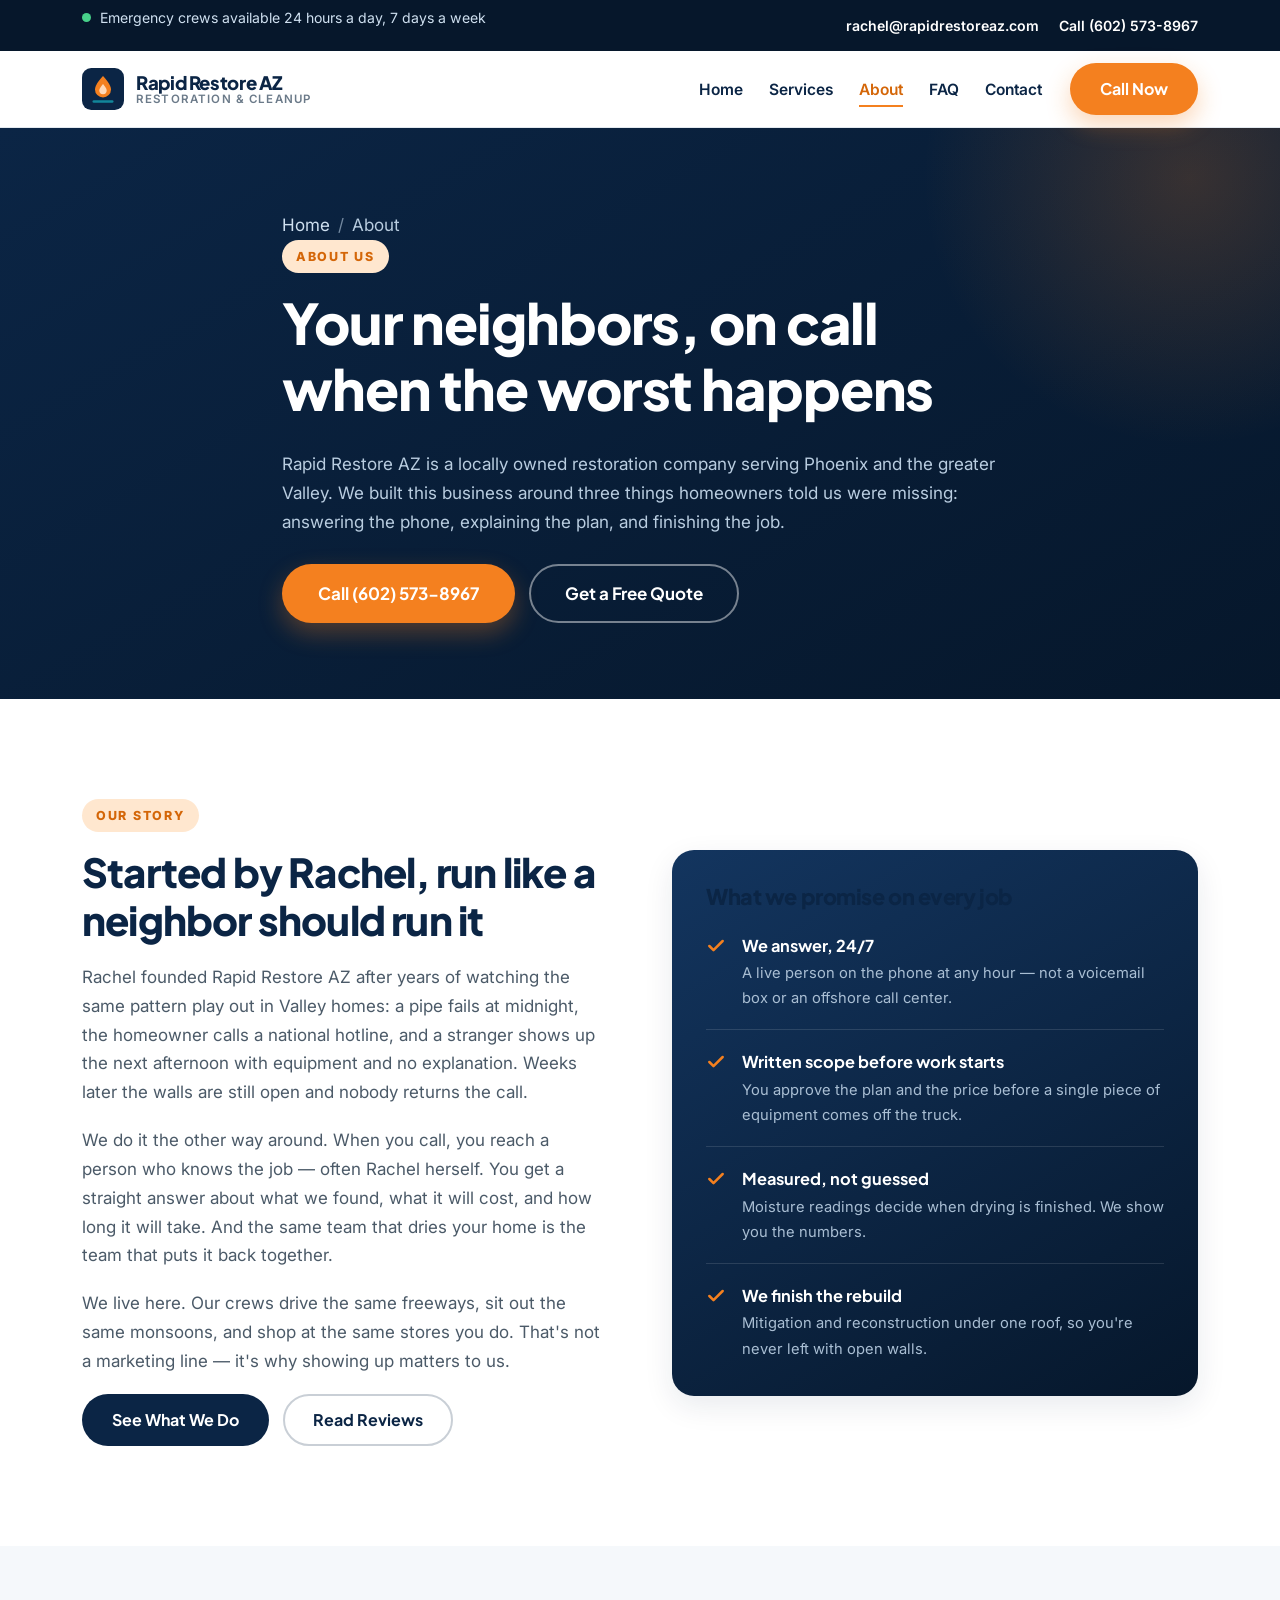
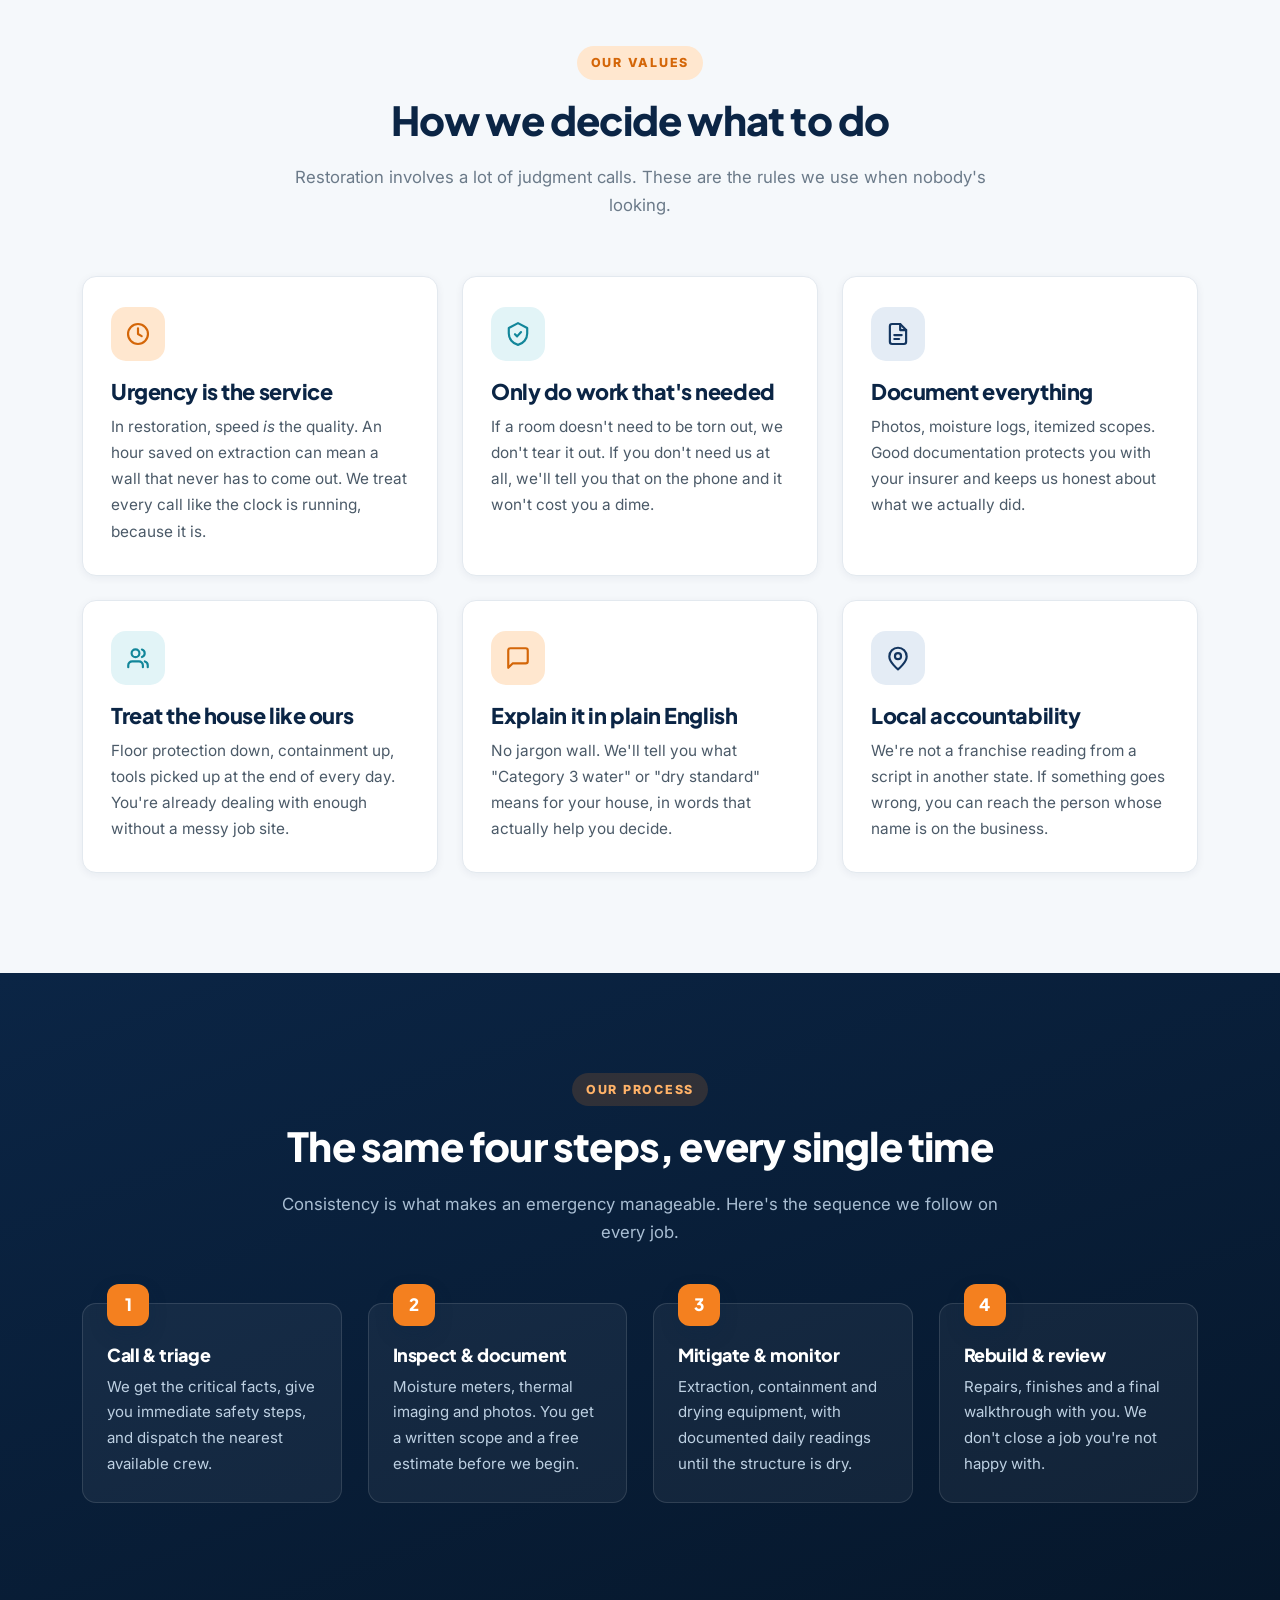
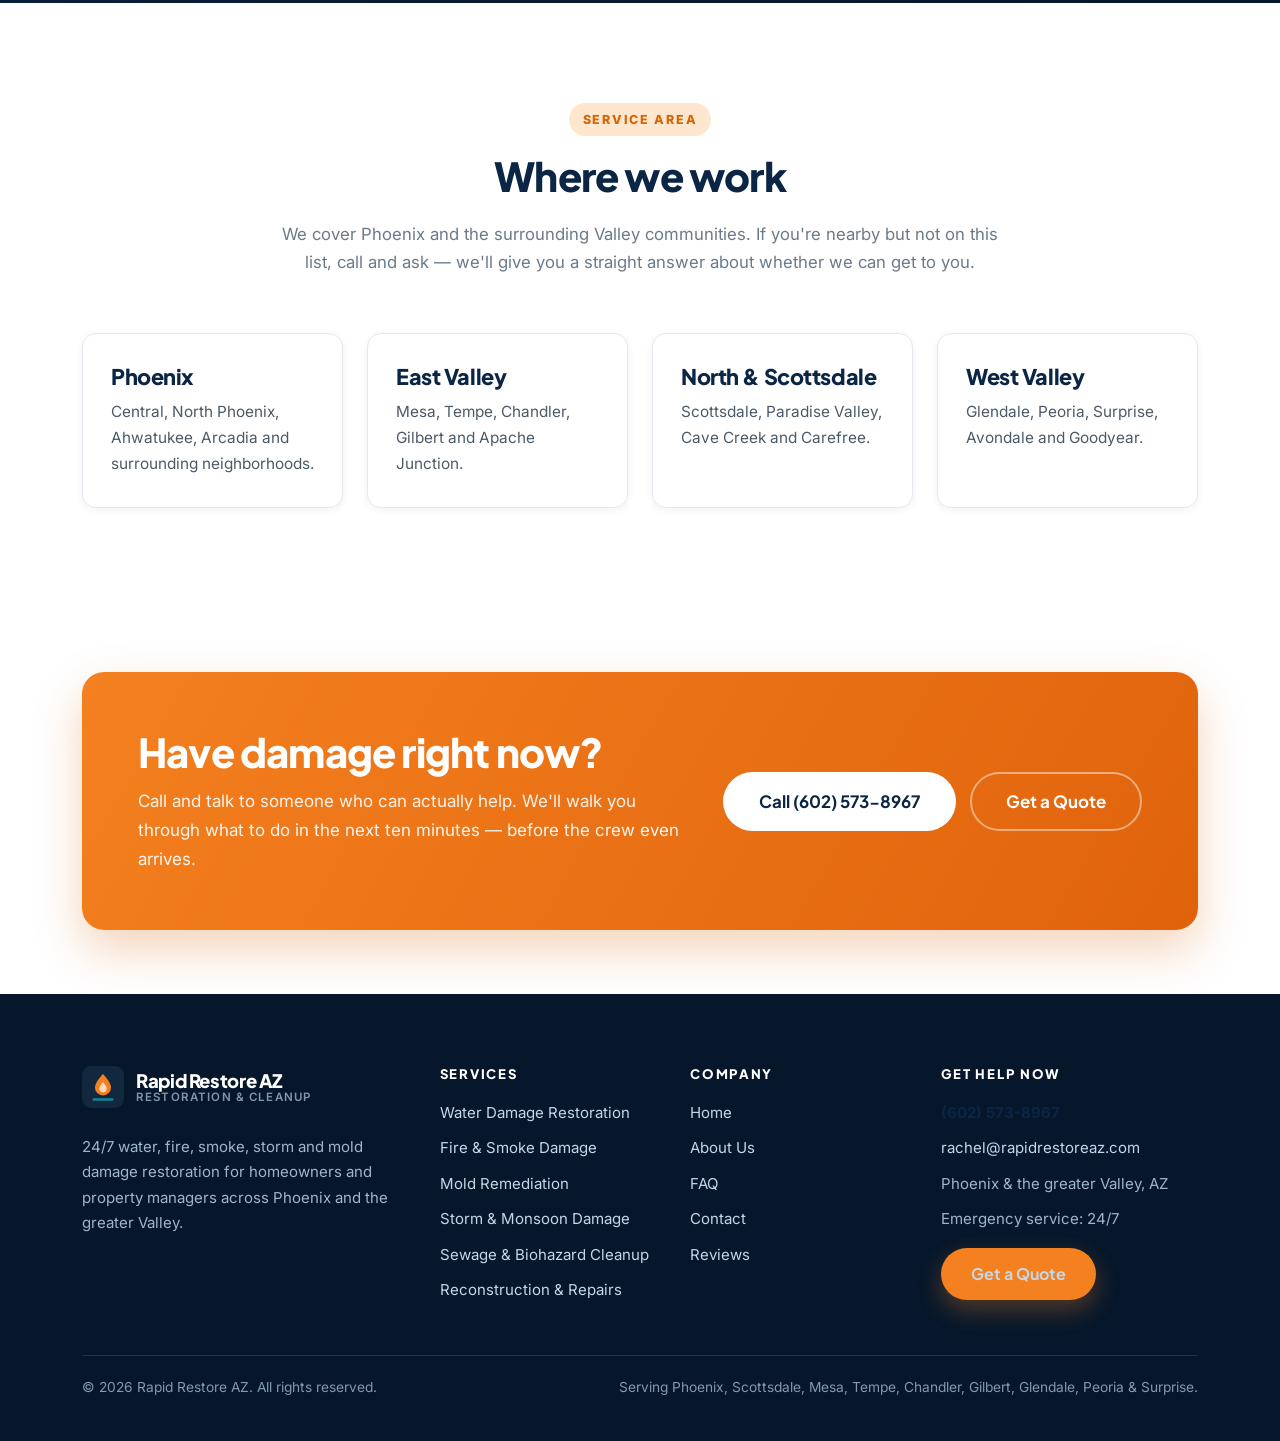
==== about.html @ 73de1595 "feat: initial website build" ====
<!DOCTYPE html>
<html lang="en">
<head>
<meta charset="utf-8">
<meta name="viewport" content="width=device-width, initial-scale=1">
<title>About Rapid Restore AZ | Local Restoration Team in Phoenix, Arizona</title>
<meta name="description" content="Rapid Restore AZ is a locally owned restoration company led by Rachel, serving Phoenix and the greater Valley with 24/7 emergency water, fire and mold damage response. Call (602) 573-8967.">
<meta name="author" content="Rapid Restore AZ">
<meta name="robots" content="index, follow">
<meta name="theme-color" content="#0b2545">
<link rel="canonical" href="./about.html">
<meta property="og:type" content="website">
<meta property="og:site_name" content="Rapid Restore AZ">
<meta property="og:title" content="About Rapid Restore AZ">
<meta property="og:description" content="A locally owned Phoenix restoration team built on fast response, clear pricing and thorough documentation.">
<meta property="og:url" content="./about.html">
<meta name="twitter:card" content="summary_large_image">
<link rel="icon" href="assets/img/favicon.svg" type="image/svg+xml">
<link rel="apple-touch-icon" href="assets/img/favicon.svg">
<link rel="preconnect" href="https://fonts.googleapis.com">
<link rel="preconnect" href="https://fonts.gstatic.com" crossorigin>
<link href="https://fonts.googleapis.com/css2?family=Inter:wght@400;500;600;700&family=Plus+Jakarta+Sans:wght@700;800&display=swap" rel="stylesheet">
<link rel="stylesheet" href="assets/css/styles.css">
</head>
<body>
<a class="skip-link" href="#main">Skip to main content</a>

<div class="topbar">
  <div class="container topbar__inner">
    <p class="topbar__msg"><span class="pulse-dot" aria-hidden="true"></span> Emergency crews available 24 hours a day, 7 days a week</p>
    <div class="topbar__links">
      <a class="hide-sm" href="mailto:rachel@rapidrestoreaz.com">rachel@rapidrestoreaz.com</a>
      <a href="tel:+16025738967">Call (602) 573-8967</a>
    </div>
  </div>
</div>

<header class="header">
  <div class="container header__inner">
    <a class="brand" href="index.html" aria-label="Rapid Restore AZ — home">
      <svg class="brand__mark" viewBox="0 0 64 64" aria-hidden="true" focusable="false">
        <rect width="64" height="64" rx="14" fill="#0b2545"/>
        <path d="M32 12c7.8 8.6 12.2 15.1 12.2 20.6A12.2 12.2 0 0 1 32 44.8a12.2 12.2 0 0 1-12.2-12.2C19.8 27.1 24.2 20.6 32 12z" fill="#f4801f"/>
        <path d="M32 24.5c3.6 4.2 5.6 7.3 5.6 9.8a5.6 5.6 0 1 1-11.2 0c0-2.5 2-5.6 5.6-9.8z" fill="#ffd9b8"/>
        <rect x="16" y="49" width="32" height="4" rx="2" fill="#12869a"/>
      </svg>
      <span class="brand__text">
        <span class="brand__name">Rapid Restore AZ</span>
        <span class="brand__tag">Restoration &amp; Cleanup</span>
      </span>
    </a>
    <button class="nav-toggle" type="button" aria-label="Toggle navigation menu" aria-controls="site-nav" aria-expanded="false"><span></span></button>
    <nav class="nav" id="site-nav" aria-label="Main navigation">
      <ul class="nav__list">
        <li><a class="nav__link" href="index.html">Home</a></li>
        <li><a class="nav__link" href="services.html">Services</a></li>
        <li><a class="nav__link" href="about.html" aria-current="page">About</a></li>
        <li><a class="nav__link" href="faq.html">FAQ</a></li>
        <li><a class="nav__link" href="contact.html">Contact</a></li>
      </ul>
      <span class="nav__cta"><a class="btn btn--primary" href="tel:+16025738967">Call Now</a></span>
    </nav>
  </div>
</header>

<main id="main">

  <section class="page-hero">
    <div class="container page-hero__inner">
      <p class="breadcrumb"><a href="index.html">Home</a><span>/</span>About</p>
      <span class="eyebrow">About Us</span>
      <h1>Your neighbors, on call when the worst happens</h1>
      <p>Rapid Restore AZ is a locally owned restoration company serving Phoenix and the greater Valley. We built this business around three things homeowners told us were missing: answering the phone, explaining the plan, and finishing the job.</p>
      <div class="btn-row">
        <a class="btn btn--primary btn--lg" href="tel:+16025738967">Call (602) 573-8967</a>
        <a class="btn btn--outline-light btn--lg" href="contact.html">Get a Free Quote</a>
      </div>
    </div>
  </section>

  <section class="section">
    <div class="container split">
      <div class="reveal">
        <span class="eyebrow">Our Story</span>
        <h2>Started by Rachel, run like a neighbor should run it</h2>
        <p>
          Rachel founded Rapid Restore AZ after years of watching the same pattern play out in Valley
          homes: a pipe fails at midnight, the homeowner calls a national hotline, and a stranger shows
          up the next afternoon with equipment and no explanation. Weeks later the walls are still open
          and nobody returns the call.
        </p>
        <p>
          We do it the other way around. When you call, you reach a person who knows the job — often
          Rachel herself. You get a straight answer about what we found, what it will cost, and how long
          it will take. And the same team that dries your home is the team that puts it back together.
        </p>
        <p>
          We live here. Our crews drive the same freeways, sit out the same monsoons, and shop at the
          same stores you do. That's not a marketing line — it's why showing up matters to us.
        </p>
        <div class="btn-row" style="margin-top:8px">
          <a class="btn btn--dark" href="services.html">See What We Do</a>
          <a class="btn btn--ghost" href="index.html#reviews">Read Reviews</a>
        </div>
      </div>

      <div class="split__media reveal">
        <h3 style="margin-bottom:22px">What we promise on every job</h3>
        <ul class="stat-list">
          <li>
            <svg class="tick" width="20" height="20" viewBox="0 0 24 24" fill="none" stroke="currentColor" stroke-width="3" stroke-linecap="round" stroke-linejoin="round" aria-hidden="true"><polyline points="20 6 9 17 4 12"/></svg>
            <span><strong>We answer, 24/7</strong>A live person on the phone at any hour — not a voicemail box or an offshore call center.</span>
          </li>
          <li>
            <svg class="tick" width="20" height="20" viewBox="0 0 24 24" fill="none" stroke="currentColor" stroke-width="3" stroke-linecap="round" stroke-linejoin="round" aria-hidden="true"><polyline points="20 6 9 17 4 12"/></svg>
            <span><strong>Written scope before work starts</strong>You approve the plan and the price before a single piece of equipment comes off the truck.</span>
          </li>
          <li>
            <svg class="tick" width="20" height="20" viewBox="0 0 24 24" fill="none" stroke="currentColor" stroke-width="3" stroke-linecap="round" stroke-linejoin="round" aria-hidden="true"><polyline points="20 6 9 17 4 12"/></svg>
            <span><strong>Measured, not guessed</strong>Moisture readings decide when drying is finished. We show you the numbers.</span>
          </li>
          <li>
            <svg class="tick" width="20" height="20" viewBox="0 0 24 24" fill="none" stroke="currentColor" stroke-width="3" stroke-linecap="round" stroke-linejoin="round" aria-hidden="true"><polyline points="20 6 9 17 4 12"/></svg>
            <span><strong>We finish the rebuild</strong>Mitigation and reconstruction under one roof, so you're never left with open walls.</span>
          </li>
        </ul>
      </div>
    </div>
  </section>

  <section class="section section--alt">
    <div class="container">
      <div class="section-head reveal">
        <span class="eyebrow">Our Values</span>
        <h2>How we decide what to do</h2>
        <p>Restoration involves a lot of judgment calls. These are the rules we use when nobody's looking.</p>
      </div>
      <div class="grid grid--3">
        <article class="card reveal">
          <div class="card__icon" aria-hidden="true">
            <svg width="26" height="26" viewBox="0 0 24 24" fill="none" stroke="currentColor" stroke-width="2" stroke-linecap="round" stroke-linejoin="round"><circle cx="12" cy="12" r="9.2"/><path d="M12 6.8V12l3.4 2"/></svg>
          </div>
          <h3>Urgency is the service</h3>
          <p>In restoration, speed <em>is</em> the quality. An hour saved on extraction can mean a wall that never has to come out. We treat every call like the clock is running, because it is.</p>
        </article>
        <article class="card reveal">
          <div class="card__icon card__icon--teal" aria-hidden="true">
            <svg width="26" height="26" viewBox="0 0 24 24" fill="none" stroke="currentColor" stroke-width="2" stroke-linecap="round" stroke-linejoin="round"><path d="M12 2l8.5 4.5v5c0 5-3.6 9.3-8.5 10.5C7.1 20.8 3.5 16.5 3.5 11.5v-5z"/><path d="M9.2 12.2l2 2 3.6-4"/></svg>
          </div>
          <h3>Only do work that's needed</h3>
          <p>If a room doesn't need to be torn out, we don't tear it out. If you don't need us at all, we'll tell you that on the phone and it won't cost you a dime.</p>
        </article>
        <article class="card reveal">
          <div class="card__icon card__icon--navy" aria-hidden="true">
            <svg width="26" height="26" viewBox="0 0 24 24" fill="none" stroke="currentColor" stroke-width="2" stroke-linecap="round" stroke-linejoin="round"><path d="M14 2.8H6.5a2 2 0 0 0-2 2v14.4a2 2 0 0 0 2 2h11a2 2 0 0 0 2-2V8.4z"/><path d="M14 2.8V8.4h5.5M8.6 13h6.8M8.6 16.6h4.4"/></svg>
          </div>
          <h3>Document everything</h3>
          <p>Photos, moisture logs, itemized scopes. Good documentation protects you with your insurer and keeps us honest about what we actually did.</p>
        </article>
        <article class="card reveal">
          <div class="card__icon card__icon--teal" aria-hidden="true">
            <svg width="26" height="26" viewBox="0 0 24 24" fill="none" stroke="currentColor" stroke-width="2" stroke-linecap="round" stroke-linejoin="round"><path d="M16.5 20.5v-1.8a3.6 3.6 0 0 0-3.6-3.6H6.6A3.6 3.6 0 0 0 3 18.7v1.8"/><circle cx="9.7" cy="7.6" r="3.6"/><path d="M21 20.5v-1.8a3.6 3.6 0 0 0-2.7-3.5M15.6 4.2a3.6 3.6 0 0 1 0 6.9"/></svg>
          </div>
          <h3>Treat the house like ours</h3>
          <p>Floor protection down, containment up, tools picked up at the end of every day. You're already dealing with enough without a messy job site.</p>
        </article>
        <article class="card reveal">
          <div class="card__icon" aria-hidden="true">
            <svg width="26" height="26" viewBox="0 0 24 24" fill="none" stroke="currentColor" stroke-width="2" stroke-linecap="round" stroke-linejoin="round"><path d="M21 15a2 2 0 0 1-2 2H7l-4 4V5a2 2 0 0 1 2-2h14a2 2 0 0 1 2 2z"/></svg>
          </div>
          <h3>Explain it in plain English</h3>
          <p>No jargon wall. We'll tell you what "Category 3 water" or "dry standard" means for your house, in words that actually help you decide.</p>
        </article>
        <article class="card reveal">
          <div class="card__icon card__icon--navy" aria-hidden="true">
            <svg width="26" height="26" viewBox="0 0 24 24" fill="none" stroke="currentColor" stroke-width="2" stroke-linecap="round" stroke-linejoin="round"><path d="M20 10.5c0 5.5-8 12-8 12s-8-6.5-8-12a8 8 0 0 1 16 0z"/><circle cx="12" cy="10.3" r="2.8"/></svg>
          </div>
          <h3>Local accountability</h3>
          <p>We're not a franchise reading from a script in another state. If something goes wrong, you can reach the person whose name is on the business.</p>
        </article>
      </div>
    </div>
  </section>

  <section class="section section--deep">
    <div class="container">
      <div class="section-head reveal">
        <span class="eyebrow">Our Process</span>
        <h2>The same four steps, every single time</h2>
        <p>Consistency is what makes an emergency manageable. Here's the sequence we follow on every job.</p>
      </div>
      <ol class="steps">
        <li class="reveal"><h3>Call &amp; triage</h3><p>We get the critical facts, give you immediate safety steps, and dispatch the nearest available crew.</p></li>
        <li class="reveal"><h3>Inspect &amp; document</h3><p>Moisture meters, thermal imaging and photos. You get a written scope and a free estimate before we begin.</p></li>
        <li class="reveal"><h3>Mitigate &amp; monitor</h3><p>Extraction, containment and drying equipment, with documented daily readings until the structure is dry.</p></li>
        <li class="reveal"><h3>Rebuild &amp; review</h3><p>Repairs, finishes and a final walkthrough with you. We don't close a job you're not happy with.</p></li>
      </ol>
    </div>
  </section>

  <section class="section">
    <div class="container">
      <div class="section-head reveal">
        <span class="eyebrow">Service Area</span>
        <h2>Where we work</h2>
        <p>We cover Phoenix and the surrounding Valley communities. If you're nearby but not on this list, call and ask — we'll give you a straight answer about whether we can get to you.</p>
      </div>
      <div class="grid grid--4">
        <div class="card reveal"><h3>Phoenix</h3><p>Central, North Phoenix, Ahwatukee, Arcadia and surrounding neighborhoods.</p></div>
        <div class="card reveal"><h3>East Valley</h3><p>Mesa, Tempe, Chandler, Gilbert and Apache Junction.</p></div>
        <div class="card reveal"><h3>North &amp; Scottsdale</h3><p>Scottsdale, Paradise Valley, Cave Creek and Carefree.</p></div>
        <div class="card reveal"><h3>West Valley</h3><p>Glendale, Peoria, Surprise, Avondale and Goodyear.</p></div>
      </div>
    </div>
  </section>

  <section class="section section--tight">
    <div class="container">
      <div class="cta-band reveal">
        <div>
          <h2>Have damage right now?</h2>
          <p>Call and talk to someone who can actually help. We'll walk you through what to do in the next ten minutes — before the crew even arrives.</p>
        </div>
        <div class="btn-row">
          <a class="btn btn--light btn--lg" href="tel:+16025738967">Call (602) 573-8967</a>
          <a class="btn btn--outline-light btn--lg" href="contact.html">Get a Quote</a>
        </div>
      </div>
    </div>
  </section>

</main>

<footer class="footer">
  <div class="container">
    <div class="footer__grid">
      <div>
        <a class="brand" href="index.html" aria-label="Rapid Restore AZ — home">
          <svg class="brand__mark" viewBox="0 0 64 64" aria-hidden="true" focusable="false">
            <rect width="64" height="64" rx="14" fill="#12283f"/>
            <path d="M32 12c7.8 8.6 12.2 15.1 12.2 20.6A12.2 12.2 0 0 1 32 44.8a12.2 12.2 0 0 1-12.2-12.2C19.8 27.1 24.2 20.6 32 12z" fill="#f4801f"/>
            <path d="M32 24.5c3.6 4.2 5.6 7.3 5.6 9.8a5.6 5.6 0 1 1-11.2 0c0-2.5 2-5.6 5.6-9.8z" fill="#ffd9b8"/>
            <rect x="16" y="49" width="32" height="4" rx="2" fill="#12869a"/>
          </svg>
          <span class="brand__text">
            <span class="brand__name">Rapid Restore AZ</span>
            <span class="brand__tag">Restoration &amp; Cleanup</span>
          </span>
        </a>
        <p class="footer__about">24/7 water, fire, smoke, storm and mold damage restoration for homeowners and property managers across Phoenix and the greater Valley.</p>
      </div>
      <div>
        <h4>Services</h4>
        <ul>
          <li><a href="services.html#water">Water Damage Restoration</a></li>
          <li><a href="services.html#fire">Fire &amp; Smoke Damage</a></li>
          <li><a href="services.html#mold">Mold Remediation</a></li>
          <li><a href="services.html#storm">Storm &amp; Monsoon Damage</a></li>
          <li><a href="services.html#sewage">Sewage &amp; Biohazard Cleanup</a></li>
          <li><a href="services.html#rebuild">Reconstruction &amp; Repairs</a></li>
        </ul>
      </div>
      <div>
        <h4>Company</h4>
        <ul>
          <li><a href="index.html">Home</a></li>
          <li><a href="about.html">About Us</a></li>
          <li><a href="faq.html">FAQ</a></li>
          <li><a href="contact.html">Contact</a></li>
          <li><a href="index.html#reviews">Reviews</a></li>
        </ul>
      </div>
      <div>
        <h4>Get Help Now</h4>
        <ul>
          <li><a href="tel:+16025738967"><strong>(602) 573-8967</strong></a></li>
          <li><a href="mailto:rachel@rapidrestoreaz.com">rachel@rapidrestoreaz.com</a></li>
          <li>Phoenix &amp; the greater Valley, AZ</li>
          <li>Emergency service: 24/7</li>
        </ul>
        <div class="btn-row" style="margin-top:16px">
          <a class="btn btn--primary" href="contact.html">Get a Quote</a>
        </div>
      </div>
    </div>
    <div class="footer__bar">
      <p>&copy; <span data-year>2026</span> Rapid Restore AZ. All rights reserved.</p>
      <p>Serving Phoenix, Scottsdale, Mesa, Tempe, Chandler, Gilbert, Glendale, Peoria &amp; Surprise.</p>
    </div>
  </div>
</footer>

<div class="callbar">
  <a class="btn btn--primary" href="tel:+16025738967">Call Now</a>
  <a class="btn btn--light" href="contact.html">Get a Quote</a>
</div>

<script src="assets/js/main.js" defer></script>
</body>
</html>
---- assets/css/styles.css ----
/* =========================================================
   Rapid Restore AZ — Global Stylesheet
   ========================================================= */

:root {
  --navy-900: #06172b;
  --navy-800: #0b2545;
  --navy-700: #13355f;
  --navy-600: #1d4b7e;
  --accent: #f4801f;
  --accent-dark: #d46608;
  --accent-light: #ffe7cf;
  --teal: #12869a;
  --teal-light: #e2f4f7;
  --ink: #16202b;
  --body: #4b5a68;
  --muted: #6b7a89;
  --line: #e3e9ef;
  --surface: #ffffff;
  --surface-alt: #f5f8fb;
  --surface-deep: #eef3f8;
  --danger: #c0392b;
  --success: #1f8a5b;

  --radius-sm: 8px;
  --radius: 14px;
  --radius-lg: 22px;
  --shadow-sm: 0 2px 8px rgba(11, 37, 69, 0.06);
  --shadow: 0 10px 30px rgba(11, 37, 69, 0.09);
  --shadow-lg: 0 24px 60px rgba(11, 37, 69, 0.16);

  --container: 1160px;
  --header-h: 76px;

  --font-sans: "Inter", "Segoe UI", system-ui, -apple-system, "Helvetica Neue", Arial, sans-serif;
  --font-display: "Plus Jakarta Sans", "Inter", "Segoe UI", system-ui, sans-serif;
}

/* ---------- Reset ---------- */
*,
*::before,
*::after { box-sizing: border-box; }

html {
  scroll-behavior: smooth;
  scroll-padding-top: calc(var(--header-h) + 16px);
  -webkit-text-size-adjust: 100%;
}

body {
  margin: 0;
  font-family: var(--font-sans);
  font-size: 17px;
  line-height: 1.7;
  color: var(--body);
  background: var(--surface);
  -webkit-font-smoothing: antialiased;
  overflow-x: hidden;
}

img, svg { max-width: 100%; display: block; }

h1, h2, h3, h4 {
  font-family: var(--font-display);
  color: var(--navy-800);
  line-height: 1.18;
  margin: 0 0 0.5em;
  letter-spacing: -0.02em;
  font-weight: 800;
}

h1 { font-size: clamp(2.1rem, 5vw, 3.5rem); }
h2 { font-size: clamp(1.7rem, 3.6vw, 2.5rem); }
h3 { font-size: clamp(1.15rem, 2vw, 1.35rem); }
h4 { font-size: 1.05rem; }

p { margin: 0 0 1.1em; }
p:last-child { margin-bottom: 0; }

a { color: var(--navy-600); text-decoration: none; transition: color .18s ease; }
a:hover { color: var(--accent-dark); }

ul, ol { margin: 0 0 1.1em; padding-left: 1.2em; }
li { margin-bottom: .45em; }

strong { color: var(--navy-800); font-weight: 700; }

:focus-visible {
  outline: 3px solid var(--accent);
  outline-offset: 3px;
  border-radius: 4px;
}

/* ---------- Layout ---------- */
.container {
  width: 100%;
  max-width: var(--container);
  margin: 0 auto;
  padding: 0 22px;
}

.section { padding: clamp(56px, 8vw, 100px) 0; }
.section--tight { padding: clamp(40px, 5vw, 64px) 0; }
.section--alt { background: var(--surface-alt); }
.section--deep {
  background: linear-gradient(160deg, var(--navy-800) 0%, var(--navy-900) 100%);
  color: #c7d6e6;
}
.section--deep h2, .section--deep h3 { color: #fff; }

.section-head {
  max-width: 720px;
  margin: 0 auto clamp(32px, 5vw, 56px);
  text-align: center;
}
.section-head p { font-size: 1.05rem; color: var(--muted); margin-bottom: 0; }
.section--deep .section-head p { color: #a9bed3; }

.eyebrow {
  display: inline-block;
  font-size: .78rem;
  font-weight: 800;
  letter-spacing: .14em;
  text-transform: uppercase;
  color: var(--accent-dark);
  background: var(--accent-light);
  padding: 6px 14px;
  border-radius: 999px;
  margin-bottom: 16px;
}
.section--deep .eyebrow { background: rgba(244, 128, 31, .16); color: #ffb268; }

.skip-link {
  position: absolute;
  left: -9999px;
  top: 0;
  background: var(--accent);
  color: #fff;
  padding: 12px 20px;
  z-index: 200;
  font-weight: 700;
  border-radius: 0 0 var(--radius-sm) 0;
}
.skip-link:focus { left: 0; color: #fff; }

/* ---------- Buttons ---------- */
.btn {
  display: inline-flex;
  align-items: center;
  justify-content: center;
  gap: 10px;
  font-family: var(--font-display);
  font-weight: 700;
  font-size: 1rem;
  line-height: 1;
  padding: 16px 28px;
  border-radius: 999px;
  border: 2px solid transparent;
  cursor: pointer;
  text-align: center;
  transition: transform .16s ease, box-shadow .16s ease, background .16s ease, color .16s ease, border-color .16s ease;
  white-space: nowrap;
}
.btn:hover { transform: translateY(-2px); }
.btn:active { transform: translateY(0); }

.btn--primary {
  background: var(--accent);
  color: #fff;
  box-shadow: 0 10px 24px rgba(244, 128, 31, .32);
}
.btn--primary:hover { background: var(--accent-dark); color: #fff; box-shadow: 0 14px 30px rgba(244, 128, 31, .4); }

.btn--dark { background: var(--navy-800); color: #fff; }
.btn--dark:hover { background: var(--navy-700); color: #fff; }

.btn--ghost {
  background: transparent;
  color: var(--navy-800);
  border-color: rgba(11, 37, 69, .22);
}
.btn--ghost:hover { border-color: var(--navy-800); background: rgba(11, 37, 69, .04); color: var(--navy-800); }

.btn--light { background: #fff; color: var(--navy-800); }
.btn--light:hover { background: #f1f6fb; color: var(--navy-800); }

.btn--outline-light {
  background: transparent;
  color: #fff;
  border-color: rgba(255, 255, 255, .45);
}
.btn--outline-light:hover { background: rgba(255, 255, 255, .12); border-color: #fff; color: #fff; }

.btn--wide { width: 100%; }
.btn--lg { padding: 19px 34px; font-size: 1.06rem; }

.btn-row {
  display: flex;
  flex-wrap: wrap;
  gap: 14px;
}

/* ---------- Top emergency bar ---------- */
.topbar {
  background: var(--navy-900);
  color: #cfe0f0;
  font-size: .88rem;
}
.topbar__inner {
  display: flex;
  align-items: center;
  justify-content: space-between;
  gap: 16px;
  min-height: 42px;
  padding-top: 6px;
  padding-bottom: 6px;
}
.topbar__msg { display: flex; align-items: center; gap: 9px; }
.topbar__links { display: flex; align-items: center; gap: 20px; }
.topbar a { color: #fff; font-weight: 600; }
.topbar a:hover { color: var(--accent); }
.pulse-dot {
  width: 9px; height: 9px; border-radius: 50%;
  background: #47d18a;
  box-shadow: 0 0 0 0 rgba(71, 209, 138, .7);
  animation: pulse 2.2s infinite;
  flex: none;
}
@keyframes pulse {
  70% { box-shadow: 0 0 0 10px rgba(71, 209, 138, 0); }
  100% { box-shadow: 0 0 0 0 rgba(71, 209, 138, 0); }
}

/* ---------- Header ---------- */
.header {
  position: sticky;
  top: 0;
  z-index: 100;
  background: rgba(255, 255, 255, .94);
  backdrop-filter: blur(10px);
  border-bottom: 1px solid var(--line);
  transition: box-shadow .2s ease;
}
.header.is-stuck { box-shadow: var(--shadow-sm); }
.header__inner {
  display: flex;
  align-items: center;
  justify-content: space-between;
  gap: 18px;
  min-height: var(--header-h);
}

.brand { display: inline-flex; align-items: center; gap: 12px; }
.brand:hover { color: inherit; }
.brand__mark { width: 42px; height: 42px; flex: none; }
.brand__text { display: flex; flex-direction: column; line-height: 1.15; }
.brand__name {
  font-family: var(--font-display);
  font-weight: 800;
  font-size: 1.16rem;
  color: var(--navy-800);
  letter-spacing: -.02em;
}
.brand__tag {
  font-size: .72rem;
  letter-spacing: .1em;
  text-transform: uppercase;
  color: var(--muted);
  font-weight: 600;
}

.nav { display: flex; align-items: center; gap: 28px; }
.nav__list {
  display: flex;
  align-items: center;
  gap: 26px;
  list-style: none;
  margin: 0;
  padding: 0;
}
.nav__list li { margin: 0; }
.nav__link {
  font-weight: 600;
  font-size: .97rem;
  color: var(--navy-800);
  padding: 8px 0;
  position: relative;
}
.nav__link::after {
  content: "";
  position: absolute;
  left: 0; bottom: 0;
  width: 0; height: 2px;
  background: var(--accent);
  transition: width .2s ease;
}
.nav__link:hover::after, .nav__link[aria-current="page"]::after { width: 100%; }
.nav__link[aria-current="page"] { color: var(--accent-dark); }

.nav__cta { display: inline-flex; }

.nav-toggle {
  display: none;
  width: 46px; height: 46px;
  border: 1px solid var(--line);
  background: #fff;
  border-radius: 12px;
  cursor: pointer;
  padding: 0;
  align-items: center;
  justify-content: center;
}
.nav-toggle span {
  display: block;
  width: 20px; height: 2px;
  background: var(--navy-800);
  position: relative;
  transition: background .18s ease;
}
.nav-toggle span::before,
.nav-toggle span::after {
  content: "";
  position: absolute;
  left: 0;
  width: 20px; height: 2px;
  background: var(--navy-800);
  transition: transform .22s ease, top .22s ease;
}
.nav-toggle span::before { top: -6px; }
.nav-toggle span::after { top: 6px; }
.nav-toggle[aria-expanded="true"] span { background: transparent; }
.nav-toggle[aria-expanded="true"] span::before { top: 0; transform: rotate(45deg); }
.nav-toggle[aria-expanded="true"] span::after { top: 0; transform: rotate(-45deg); }

/* ---------- Hero ---------- */
.hero {
  position: relative;
  background: linear-gradient(155deg, #0b2545 0%, #06172b 58%, #0a2a4d 100%);
  color: #c9d9ea;
  overflow: hidden;
  padding: clamp(60px, 9vw, 108px) 0 clamp(66px, 9vw, 110px);
}
.hero::before,
.hero::after {
  content: "";
  position: absolute;
  border-radius: 50%;
  pointer-events: none;
}
.hero::before {
  width: 640px; height: 640px;
  right: -190px; top: -260px;
  background: radial-gradient(circle, rgba(244, 128, 31, .22) 0%, rgba(244, 128, 31, 0) 68%);
}
.hero::after {
  width: 520px; height: 520px;
  left: -200px; bottom: -240px;
  background: radial-gradient(circle, rgba(18, 134, 154, .3) 0%, rgba(18, 134, 154, 0) 70%);
}
.hero__grid {
  position: relative;
  z-index: 1;
  display: grid;
  grid-template-columns: 1.08fr .92fr;
  gap: clamp(32px, 5vw, 64px);
  align-items: center;
}
.hero h1 { color: #fff; margin-bottom: .35em; }
.hero h1 em {
  font-style: normal;
  color: var(--accent);
  display: inline-block;
}
.hero__lead {
  font-size: clamp(1.03rem, 1.6vw, 1.18rem);
  color: #b4c8dc;
  max-width: 34em;
  margin-bottom: 30px;
}
.hero__badge {
  display: inline-flex;
  align-items: center;
  gap: 10px;
  background: rgba(255, 255, 255, .09);
  border: 1px solid rgba(255, 255, 255, .17);
  color: #e6f0fa;
  padding: 8px 16px 8px 12px;
  border-radius: 999px;
  font-size: .85rem;
  font-weight: 600;
  margin-bottom: 22px;
}
.hero__points {
  list-style: none;
  padding: 0;
  margin: 30px 0 0;
  display: grid;
  grid-template-columns: repeat(auto-fit, minmax(190px, 1fr));
  gap: 12px 22px;
}
.hero__points li {
  display: flex;
  align-items: flex-start;
  gap: 10px;
  font-size: .95rem;
  color: #cfe0f0;
  margin: 0;
}
.hero__points svg { flex: none; margin-top: 3px; }

/* Hero quote card */
.hero-card {
  background: #fff;
  border-radius: var(--radius-lg);
  padding: clamp(24px, 3vw, 34px);
  box-shadow: var(--shadow-lg);
  color: var(--body);
}
.hero-card h2 {
  font-size: 1.42rem;
  margin-bottom: 6px;
}
.hero-card__sub {
  font-size: .93rem;
  color: var(--muted);
  margin-bottom: 20px;
}
.hero-card__foot {
  margin-top: 16px;
  font-size: .82rem;
  color: var(--muted);
  text-align: center;
}

/* ---------- Trust strip ---------- */
.trust {
  background: var(--surface-deep);
  border-bottom: 1px solid var(--line);
}
.trust__grid {
  display: grid;
  grid-template-columns: repeat(auto-fit, minmax(190px, 1fr));
  gap: 22px;
  padding: 26px 0;
  text-align: center;
}
.trust__item strong {
  display: block;
  font-family: var(--font-display);
  font-size: 1.6rem;
  color: var(--navy-800);
  line-height: 1.2;
}
.trust__item span {
  font-size: .87rem;
  color: var(--muted);
  font-weight: 600;
}

/* ---------- Cards / grids ---------- */
.grid { display: grid; gap: 24px; }
.grid--2 { grid-template-columns: repeat(auto-fit, minmax(320px, 1fr)); }
.grid--3 { grid-template-columns: repeat(auto-fit, minmax(290px, 1fr)); }
.grid--4 { grid-template-columns: repeat(auto-fit, minmax(230px, 1fr)); }

.card {
  background: #fff;
  border: 1px solid var(--line);
  border-radius: var(--radius);
  padding: 30px 28px;
  box-shadow: var(--shadow-sm);
  transition: transform .2s ease, box-shadow .2s ease, border-color .2s ease;
  display: flex;
  flex-direction: column;
}
.card:hover {
  transform: translateY(-4px);
  box-shadow: var(--shadow);
  border-color: #cddbe8;
}
.card h3 { margin-bottom: .45em; }
.card p { font-size: .96rem; }

.card__icon {
  width: 54px; height: 54px;
  border-radius: 15px;
  background: var(--accent-light);
  color: var(--accent-dark);
  display: grid;
  place-items: center;
  margin-bottom: 18px;
  flex: none;
}
.card__icon--teal { background: var(--teal-light); color: var(--teal); }
.card__icon--navy { background: #e4ecf5; color: var(--navy-700); }

.card__list {
  list-style: none;
  padding: 0;
  margin: 16px 0 0;
  font-size: .92rem;
}
.card__list li {
  position: relative;
  padding-left: 22px;
  margin-bottom: 8px;
  color: var(--body);
}
.card__list li::before {
  content: "";
  position: absolute;
  left: 2px; top: .55em;
  width: 7px; height: 7px;
  border-radius: 50%;
  background: var(--accent);
}
.card__link {
  margin-top: auto;
  padding-top: 18px;
  font-weight: 700;
  font-size: .93rem;
  color: var(--accent-dark);
  display: inline-flex;
  align-items: center;
  gap: 7px;
}
.card__link:hover { gap: 11px; }

/* ---------- Process steps ---------- */
.steps {
  display: grid;
  grid-template-columns: repeat(auto-fit, minmax(230px, 1fr));
  gap: 26px;
  counter-reset: step;
  list-style: none;
  padding: 0;
  margin: 0;
}
.steps li {
  position: relative;
  padding: 30px 24px 26px;
  background: #fff;
  border: 1px solid var(--line);
  border-radius: var(--radius);
  margin: 0;
}
.steps li::before {
  counter-increment: step;
  content: counter(step);
  position: absolute;
  top: -20px; left: 24px;
  width: 42px; height: 42px;
  border-radius: 12px;
  background: var(--navy-800);
  color: #fff;
  font-family: var(--font-display);
  font-weight: 800;
  display: grid;
  place-items: center;
  box-shadow: 0 8px 18px rgba(11, 37, 69, .22);
}
.steps h3 { margin-top: 10px; font-size: 1.12rem; }
.steps p { font-size: .94rem; margin: 0; }
.section--deep .steps li {
  background: rgba(255, 255, 255, .05);
  border-color: rgba(255, 255, 255, .12);
  color: #bdd0e2;
}
.section--deep .steps li::before { background: var(--accent); }

/* ---------- Split feature ---------- */
.split {
  display: grid;
  grid-template-columns: 1fr 1fr;
  gap: clamp(30px, 5vw, 64px);
  align-items: center;
}
.split__media {
  border-radius: var(--radius-lg);
  padding: 34px;
  background: linear-gradient(150deg, var(--navy-700), var(--navy-900));
  color: #cfe0f0;
  box-shadow: var(--shadow);
}
.stat-list {
  list-style: none;
  padding: 0;
  margin: 0;
  display: grid;
  gap: 18px;
}
.stat-list li {
  display: flex;
  gap: 16px;
  align-items: flex-start;
  margin: 0;
  padding-bottom: 18px;
  border-bottom: 1px solid rgba(255, 255, 255, .12);
}
.stat-list li:last-child { border-bottom: 0; padding-bottom: 0; }
.stat-list strong {
  color: #fff;
  font-family: var(--font-display);
  font-size: 1.02rem;
  display: block;
  margin-bottom: 2px;
}
.stat-list span { font-size: .92rem; color: #a9bed3; }
.stat-list .tick { flex: none; margin-top: 4px; color: var(--accent); }

.check-list { list-style: none; padding: 0; margin: 22px 0 0; }
.check-list li {
  position: relative;
  padding-left: 32px;
  margin-bottom: 12px;
  font-size: .97rem;
}
.check-list li::before {
  content: "";
  position: absolute;
  left: 0; top: 2px;
  width: 21px; height: 21px;
  border-radius: 50%;
  background: var(--accent-light) url("data:image/svg+xml,%3Csvg xmlns='http://www.w3.org/2000/svg' viewBox='0 0 24 24' fill='none' stroke='%23d46608' stroke-width='3.2' stroke-linecap='round' stroke-linejoin='round'%3E%3Cpolyline points='20 6 9 17 4 12'/%3E%3C/svg%3E") center/13px no-repeat;
}

/* ---------- Testimonials ---------- */
.reviews-summary {
  display: flex;
  flex-wrap: wrap;
  align-items: center;
  justify-content: center;
  gap: 12px 20px;
  margin-bottom: 38px;
}
.stars { display: inline-flex; gap: 3px; color: #f6a623; }
.reviews-summary p { margin: 0; font-weight: 600; color: var(--navy-800); }

.quote {
  background: #fff;
  border: 1px solid var(--line);
  border-radius: var(--radius);
  padding: 30px 28px;
  box-shadow: var(--shadow-sm);
  display: flex;
  flex-direction: column;
  height: 100%;
}
.quote__stars { margin-bottom: 14px; }
.quote blockquote {
  margin: 0 0 20px;
  font-size: 1rem;
  color: var(--body);
  line-height: 1.75;
}
.quote blockquote::before { content: "\201C"; }
.quote blockquote::after { content: "\201D"; }
.quote figcaption {
  margin-top: auto;
  display: flex;
  align-items: center;
  gap: 13px;
  border-top: 1px solid var(--line);
  padding-top: 18px;
}
.avatar {
  width: 44px; height: 44px;
  border-radius: 50%;
  background: var(--navy-700);
  color: #fff;
  display: grid;
  place-items: center;
  font-family: var(--font-display);
  font-weight: 800;
  font-size: .95rem;
  flex: none;
}
.quote cite {
  font-style: normal;
  font-weight: 700;
  color: var(--navy-800);
  display: block;
  font-size: .96rem;
}
.quote figcaption span { font-size: .84rem; color: var(--muted); }

/* ---------- FAQ ---------- */
.faq { max-width: 860px; margin: 0 auto; }
.faq__item {
  border: 1px solid var(--line);
  background: #fff;
  border-radius: var(--radius);
  margin-bottom: 14px;
  overflow: hidden;
  transition: border-color .2s ease, box-shadow .2s ease;
}
.faq__item.is-open { border-color: #c9d9e8; box-shadow: var(--shadow-sm); }
.faq__q {
  width: 100%;
  background: none;
  border: 0;
  text-align: left;
  font-family: var(--font-display);
  font-weight: 700;
  font-size: 1.03rem;
  color: var(--navy-800);
  padding: 22px 58px 22px 24px;
  cursor: pointer;
  position: relative;
  line-height: 1.45;
}
.faq__q:hover { color: var(--accent-dark); }
.faq__q::after {
  content: "";
  position: absolute;
  right: 22px; top: 50%;
  width: 14px; height: 14px;
  margin-top: -7px;
  background: url("data:image/svg+xml,%3Csvg xmlns='http://www.w3.org/2000/svg' viewBox='0 0 24 24' fill='none' stroke='%230b2545' stroke-width='3' stroke-linecap='round'%3E%3Cpath d='M6 9l6 6 6-6'/%3E%3C/svg%3E") center/contain no-repeat;
  transition: transform .25s ease;
}
.faq__item.is-open .faq__q::after { transform: rotate(180deg); }
.faq__a {
  max-height: 0;
  overflow: hidden;
  transition: max-height .3s ease;
}
.faq__a-inner {
  padding: 0 24px 24px;
  font-size: .97rem;
  color: var(--body);
}

/* ---------- Forms ---------- */
.form-grid {
  display: grid;
  grid-template-columns: 1fr 1fr;
  gap: 16px;
}
.field { display: flex; flex-direction: column; gap: 7px; }
.field--full { grid-column: 1 / -1; }
.field label {
  font-size: .87rem;
  font-weight: 700;
  color: var(--navy-800);
  font-family: var(--font-display);
}
.field .req { color: var(--danger); }
.field input,
.field select,
.field textarea {
  font-family: inherit;
  font-size: .97rem;
  color: var(--ink);
  background: #fff;
  border: 1.5px solid var(--line);
  border-radius: var(--radius-sm);
  padding: 13px 14px;
  width: 100%;
  transition: border-color .18s ease, box-shadow .18s ease;
}
.field textarea { resize: vertical; min-height: 118px; }
.field select {
  appearance: none;
  background-image: url("data:image/svg+xml,%3Csvg xmlns='http://www.w3.org/2000/svg' viewBox='0 0 24 24' fill='none' stroke='%236b7a89' stroke-width='2.6' stroke-linecap='round'%3E%3Cpath d='M6 9l6 6 6-6'/%3E%3C/svg%3E");
  background-repeat: no-repeat;
  background-position: right 13px center;
  background-size: 15px;
  padding-right: 40px;
}
.field input:focus,
.field select:focus,
.field textarea:focus {
  outline: none;
  border-color: var(--accent);
  box-shadow: 0 0 0 3px rgba(244, 128, 31, .16);
}
.field input:disabled, .field textarea:disabled { background: #f3f5f8; }
.field.has-error input,
.field.has-error select,
.field.has-error textarea { border-color: var(--danger); }
.field__error {
  font-size: .8rem;
  color: var(--danger);
  font-weight: 600;
  display: none;
}
.field.has-error .field__error { display: block; }

.form-consent {
  font-size: .82rem;
  color: var(--muted);
  margin: 14px 0 0;
}
.form-note {
  margin-top: 18px;
  padding: 16px 18px;
  border-radius: var(--radius-sm);
  font-size: .92rem;
  font-weight: 600;
  display: none;
}
.form-note.is-visible { display: block; }
.form-note--ok {
  background: #e7f6ee;
  color: var(--success);
  border: 1px solid #bce5d1;
}
.form-note--err {
  background: #fdecea;
  color: var(--danger);
  border: 1px solid #f5c6c0;
}
.hp-field {
  position: absolute !important;
  left: -9999px;
  opacity: 0;
  height: 0;
  width: 0;
}

/* ---------- CTA band ---------- */
.cta-band {
  background: linear-gradient(120deg, var(--accent) 0%, #e0630c 100%);
  color: #fff;
  border-radius: var(--radius-lg);
  padding: clamp(34px, 5vw, 56px);
  display: grid;
  grid-template-columns: 1.4fr auto;
  gap: 28px;
  align-items: center;
  box-shadow: 0 20px 48px rgba(212, 102, 8, .28);
}
.cta-band h2 { color: #fff; margin-bottom: .3em; }
.cta-band p { color: rgba(255, 255, 255, .92); margin: 0; max-width: 46em; }

/* ---------- Contact info ---------- */
.contact-grid {
  display: grid;
  grid-template-columns: .95fr 1.05fr;
  gap: clamp(28px, 4vw, 52px);
  align-items: start;
}
.info-card {
  background: #fff;
  border: 1px solid var(--line);
  border-radius: var(--radius);
  padding: 26px;
  box-shadow: var(--shadow-sm);
  margin-bottom: 18px;
  display: flex;
  gap: 16px;
  align-items: flex-start;
}
.info-card__icon {
  width: 46px; height: 46px;
  border-radius: 13px;
  background: var(--accent-light);
  color: var(--accent-dark);
  display: grid;
  place-items: center;
  flex: none;
}
.info-card h3 { font-size: 1.02rem; margin-bottom: 4px; }
.info-card p { margin: 0; font-size: .95rem; }
.info-card a { font-weight: 700; color: var(--navy-800); }
.info-card a:hover { color: var(--accent-dark); }
.info-card .big-link { font-size: 1.22rem; font-family: var(--font-display); }

.form-panel {
  background: #fff;
  border: 1px solid var(--line);
  border-radius: var(--radius-lg);
  padding: clamp(26px, 3vw, 38px);
  box-shadow: var(--shadow);
}

/* ---------- Page hero (inner pages) ---------- */
.page-hero {
  background: linear-gradient(150deg, var(--navy-800), var(--navy-900));
  color: #b9cde0;
  padding: clamp(48px, 7vw, 82px) 0 clamp(52px, 7vw, 76px);
  position: relative;
  overflow: hidden;
}
.page-hero::after {
  content: "";
  position: absolute;
  width: 540px; height: 540px;
  right: -180px; top: -220px;
  border-radius: 50%;
  background: radial-gradient(circle, rgba(244, 128, 31, .2), rgba(244, 128, 31, 0) 70%);
}
.page-hero__inner { position: relative; z-index: 1; max-width: 760px; }
.page-hero h1 { color: #fff; }
.page-hero p { font-size: 1.07rem; color: #b9cde0; margin-bottom: 0; }
.page-hero .btn-row { margin-top: 28px; }

.breadcrumb {
  font-size: .85rem;
  color: #91aac4;
  margin-bottom: 14px;
}
.breadcrumb a { color: #cfe0f0; }
.breadcrumb a:hover { color: var(--accent); }
.breadcrumb span { margin: 0 8px; opacity: .6; }

/* ---------- Service detail rows ---------- */
.service-row {
  display: grid;
  grid-template-columns: 1fr 1fr;
  gap: clamp(28px, 4vw, 56px);
  align-items: center;
  padding: clamp(34px, 4vw, 52px) 0;
  border-bottom: 1px solid var(--line);
}
.service-row:last-child { border-bottom: 0; }
.service-row:nth-child(even) .service-row__body { order: 2; }
.service-panel {
  background: var(--surface-alt);
  border: 1px solid var(--line);
  border-radius: var(--radius-lg);
  padding: 32px 30px;
}
.service-panel h4 {
  font-size: .82rem;
  letter-spacing: .12em;
  text-transform: uppercase;
  color: var(--muted);
  margin-bottom: 16px;
}
.tag-row { display: flex; flex-wrap: wrap; gap: 9px; margin-top: 18px; }
.tag {
  font-size: .82rem;
  font-weight: 700;
  padding: 6px 13px;
  border-radius: 999px;
  background: #fff;
  border: 1px solid var(--line);
  color: var(--navy-700);
}

/* ---------- Footer ---------- */
.footer {
  background: var(--navy-900);
  color: #9fb5cb;
  padding: clamp(46px, 6vw, 72px) 0 0;
  font-size: .94rem;
}
.footer h4 {
  color: #fff;
  font-size: .82rem;
  letter-spacing: .13em;
  text-transform: uppercase;
  margin-bottom: 18px;
}
.footer__grid {
  display: grid;
  grid-template-columns: 1.5fr 1fr 1fr 1.2fr;
  gap: 36px;
  padding-bottom: 42px;
}
.footer a { color: #c4d6e8; }
.footer a:hover { color: var(--accent); }
.footer ul { list-style: none; padding: 0; margin: 0; }
.footer ul li { margin-bottom: 10px; }
.footer .brand__name { color: #fff; }
.footer .brand__tag { color: #7f96ad; }
.footer__about { margin-top: 18px; max-width: 34ch; }
.footer__bar {
  border-top: 1px solid rgba(255, 255, 255, .11);
  padding: 20px 0 26px;
  display: flex;
  flex-wrap: wrap;
  gap: 10px 24px;
  justify-content: space-between;
  font-size: .86rem;
  color: #8299b0;
}

/* ---------- Mobile sticky call bar ---------- */
.callbar {
  display: none;
  position: fixed;
  left: 0; right: 0; bottom: 0;
  z-index: 120;
  background: rgba(6, 23, 43, .97);
  backdrop-filter: blur(8px);
  padding: 10px 12px calc(10px + env(safe-area-inset-bottom));
  gap: 10px;
  border-top: 1px solid rgba(255, 255, 255, .1);
}
.callbar .btn { flex: 1; padding: 14px 10px; font-size: .95rem; }

/* ---------- Reveal animation ---------- */
.reveal {
  opacity: 0;
  transform: translateY(22px);
  transition: opacity .6s ease, transform .6s ease;
}
.reveal.is-visible { opacity: 1; transform: none; }

@media (prefers-reduced-motion: reduce) {
  html { scroll-behavior: auto; }
  *, *::before, *::after {
    animation-duration: .001ms !important;
    transition-duration: .001ms !important;
  }
  .reveal { opacity: 1; transform: none; }
}

/* ---------- Responsive ---------- */
@media (max-width: 1000px) {
  .hero__grid { grid-template-columns: 1fr; }
  .hero-card { max-width: 560px; }
  .footer__grid { grid-template-columns: 1fr 1fr; gap: 30px; }
  .contact-grid { grid-template-columns: 1fr; }
  .cta-band { grid-template-columns: 1fr; }
}

@media (max-width: 860px) {
  .topbar__links .hide-sm { display: none; }
  .nav-toggle { display: inline-flex; }
  .nav {
    position: fixed;
    inset: calc(var(--header-h) + 0px) 0 auto 0;
    top: 0;
    padding: calc(var(--header-h) + 22px) 22px 32px;
    background: #fff;
    flex-direction: column;
    align-items: stretch;
    gap: 6px;
    height: 100dvh;
    overflow-y: auto;
    transform: translateX(100%);
    transition: transform .28s ease;
    box-shadow: var(--shadow-lg);
  }
  .nav.is-open { transform: translateX(0); }
  .nav__list {
    flex-direction: column;
    align-items: stretch;
    gap: 0;
  }
  .nav__list li { border-bottom: 1px solid var(--line); }
  .nav__link {
    display: block;
    padding: 16px 4px;
    font-size: 1.06rem;
  }
  .nav__link::after { display: none; }
  .nav__cta { margin-top: 22px; }
  .nav__cta .btn { width: 100%; }
  body.nav-open { overflow: hidden; }

  .split, .service-row { grid-template-columns: 1fr; }
  .service-row:nth-child(even) .service-row__body { order: 0; }
  .callbar { display: flex; }
  body { padding-bottom: 74px; }
}

@media (max-width: 560px) {
  body { font-size: 16px; }
  .form-grid { grid-template-columns: 1fr; }
  .footer__grid { grid-template-columns: 1fr; }
  .trust__grid { grid-template-columns: 1fr 1fr; }
  .btn-row .btn { width: 100%; }
  .topbar__inner { justify-content: center; }
  .topbar__msg { display: none; }
  .card { padding: 26px 22px; }
}

@media print {
  .header, .topbar, .callbar, .footer, .cta-band { display: none !important; }
  body { color: #000; }
}
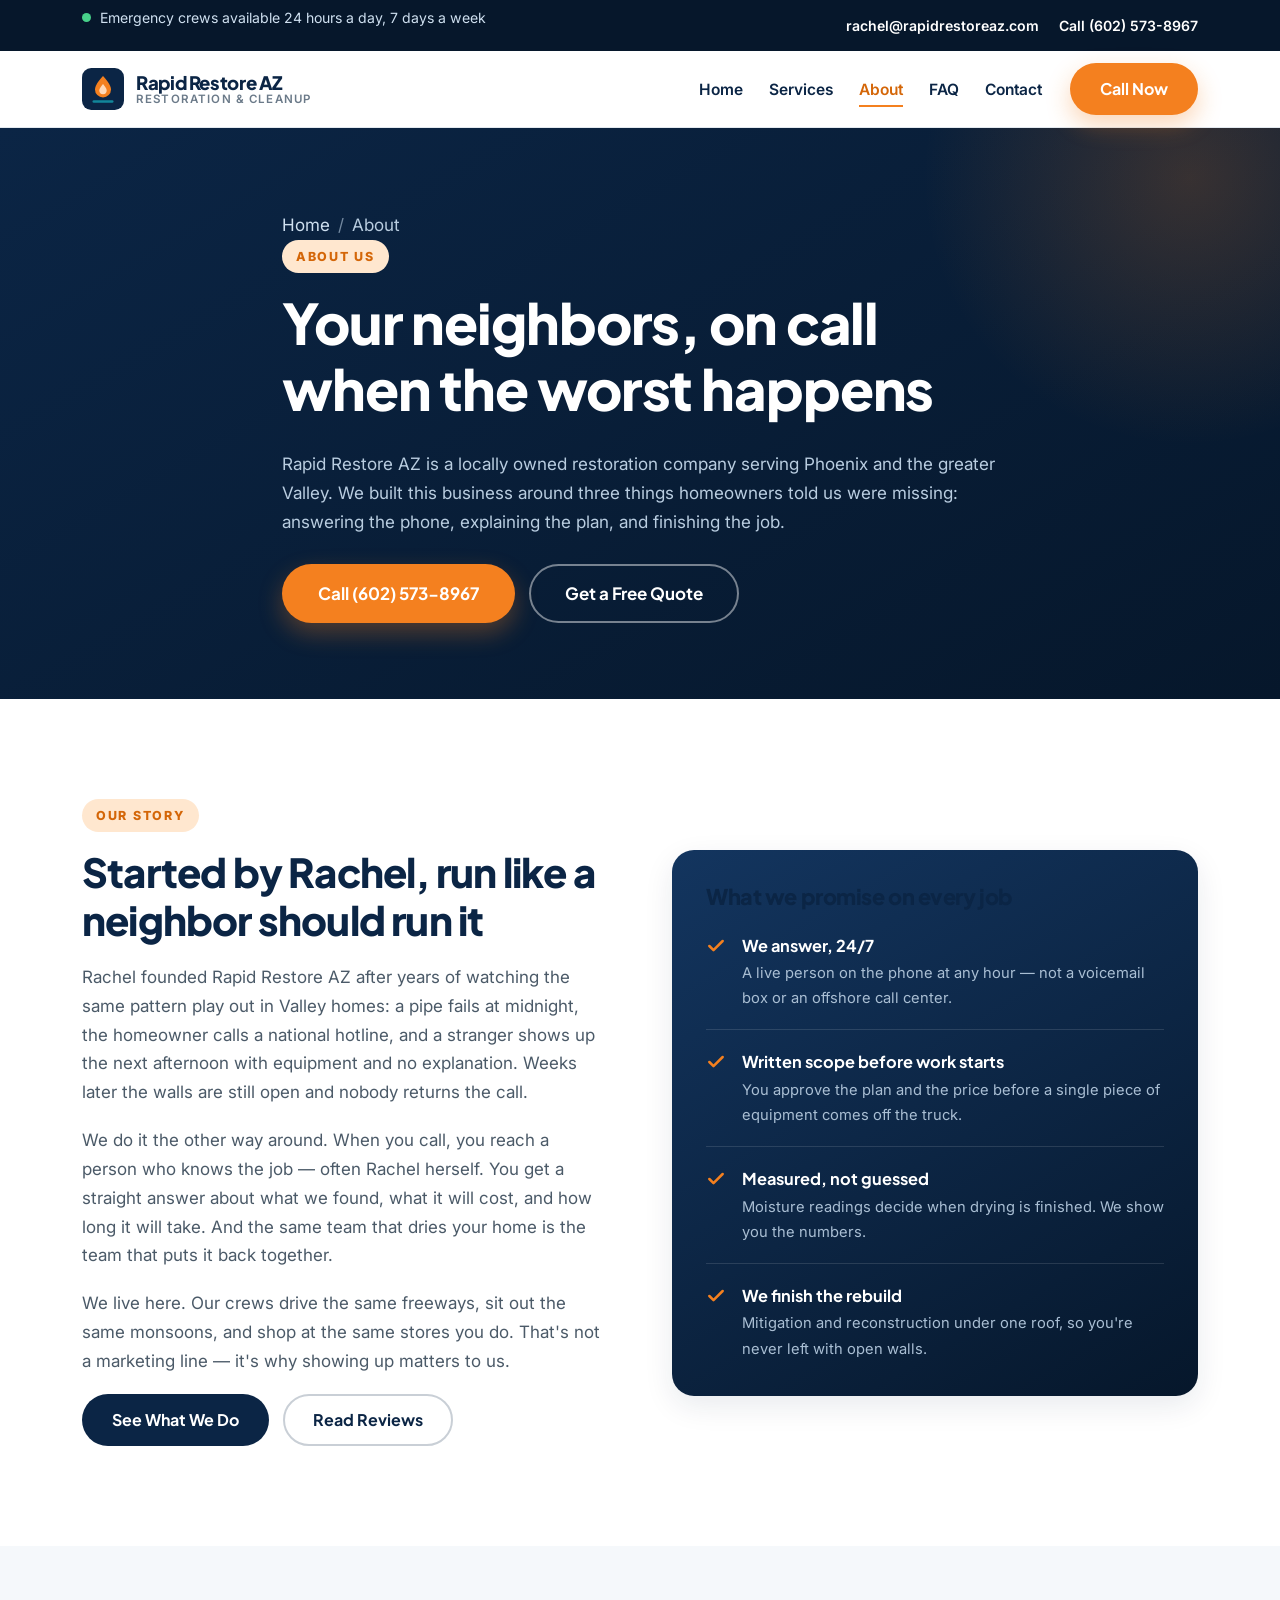
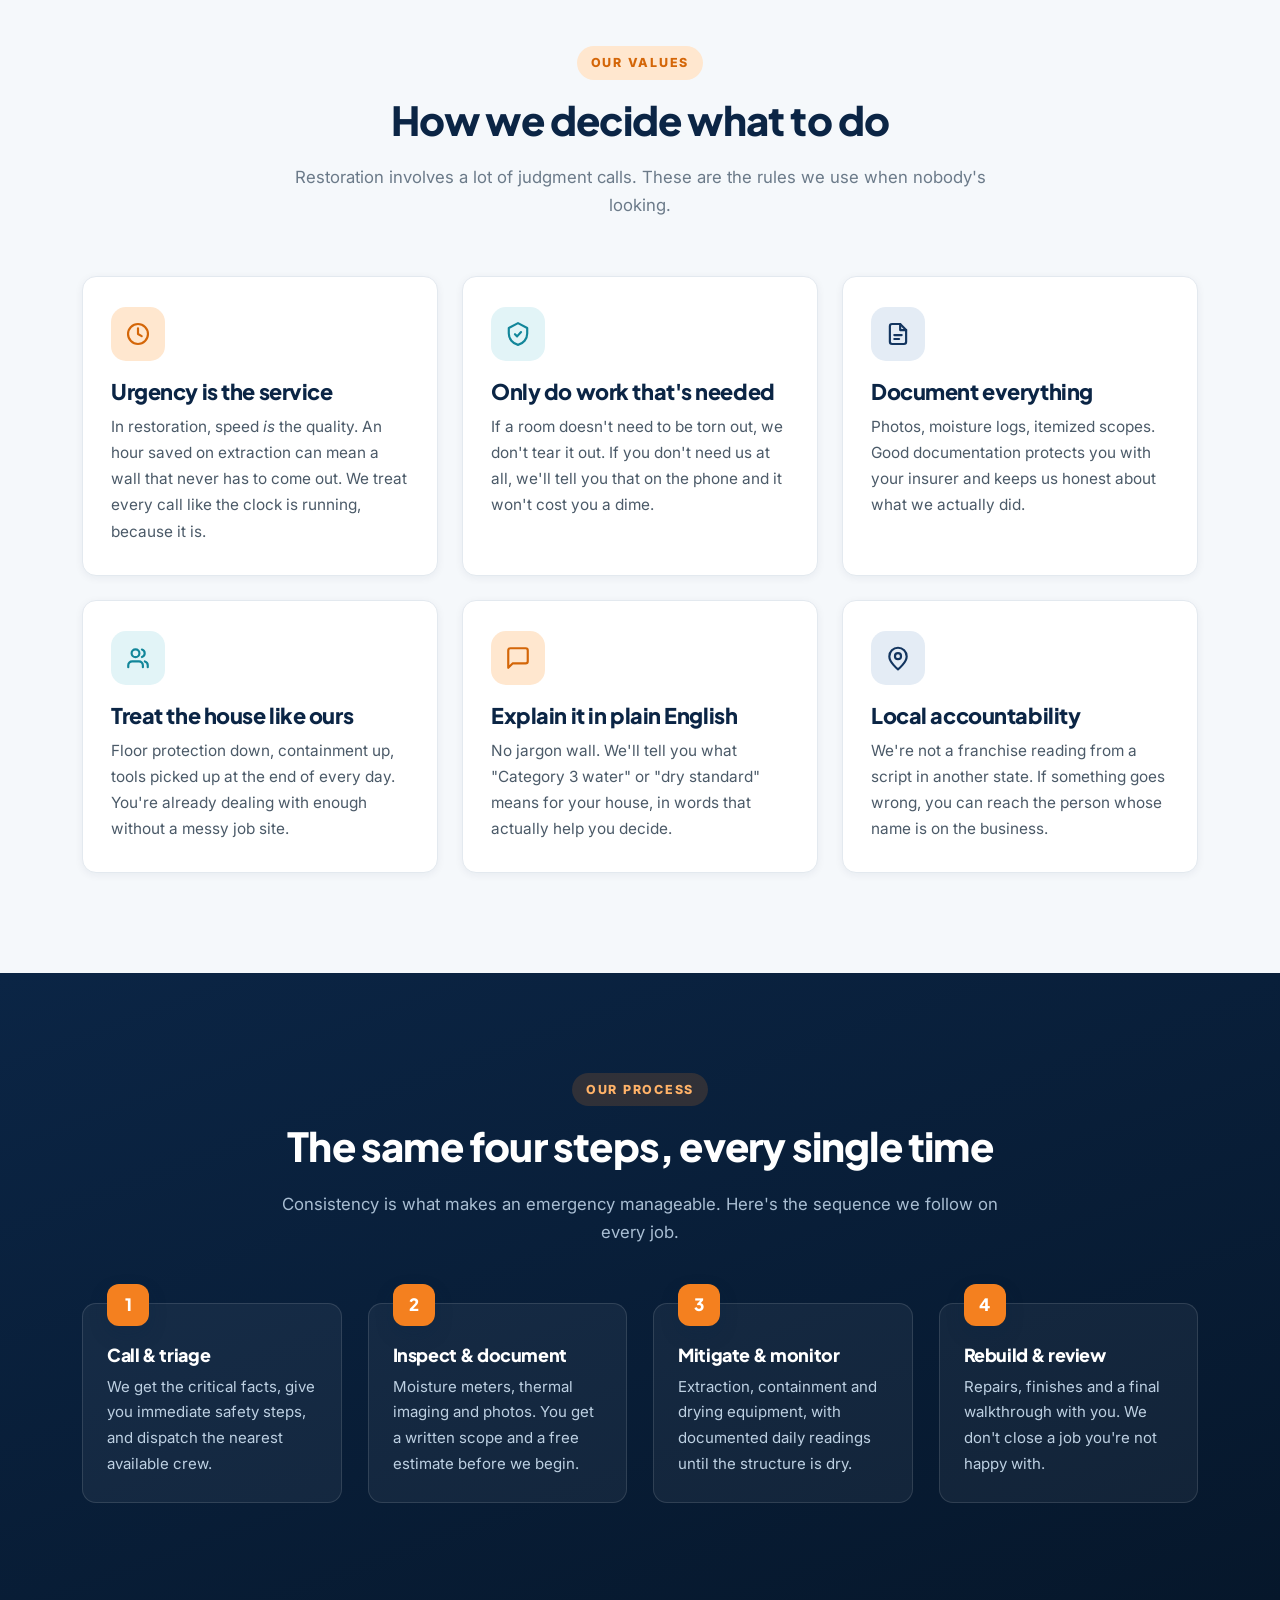
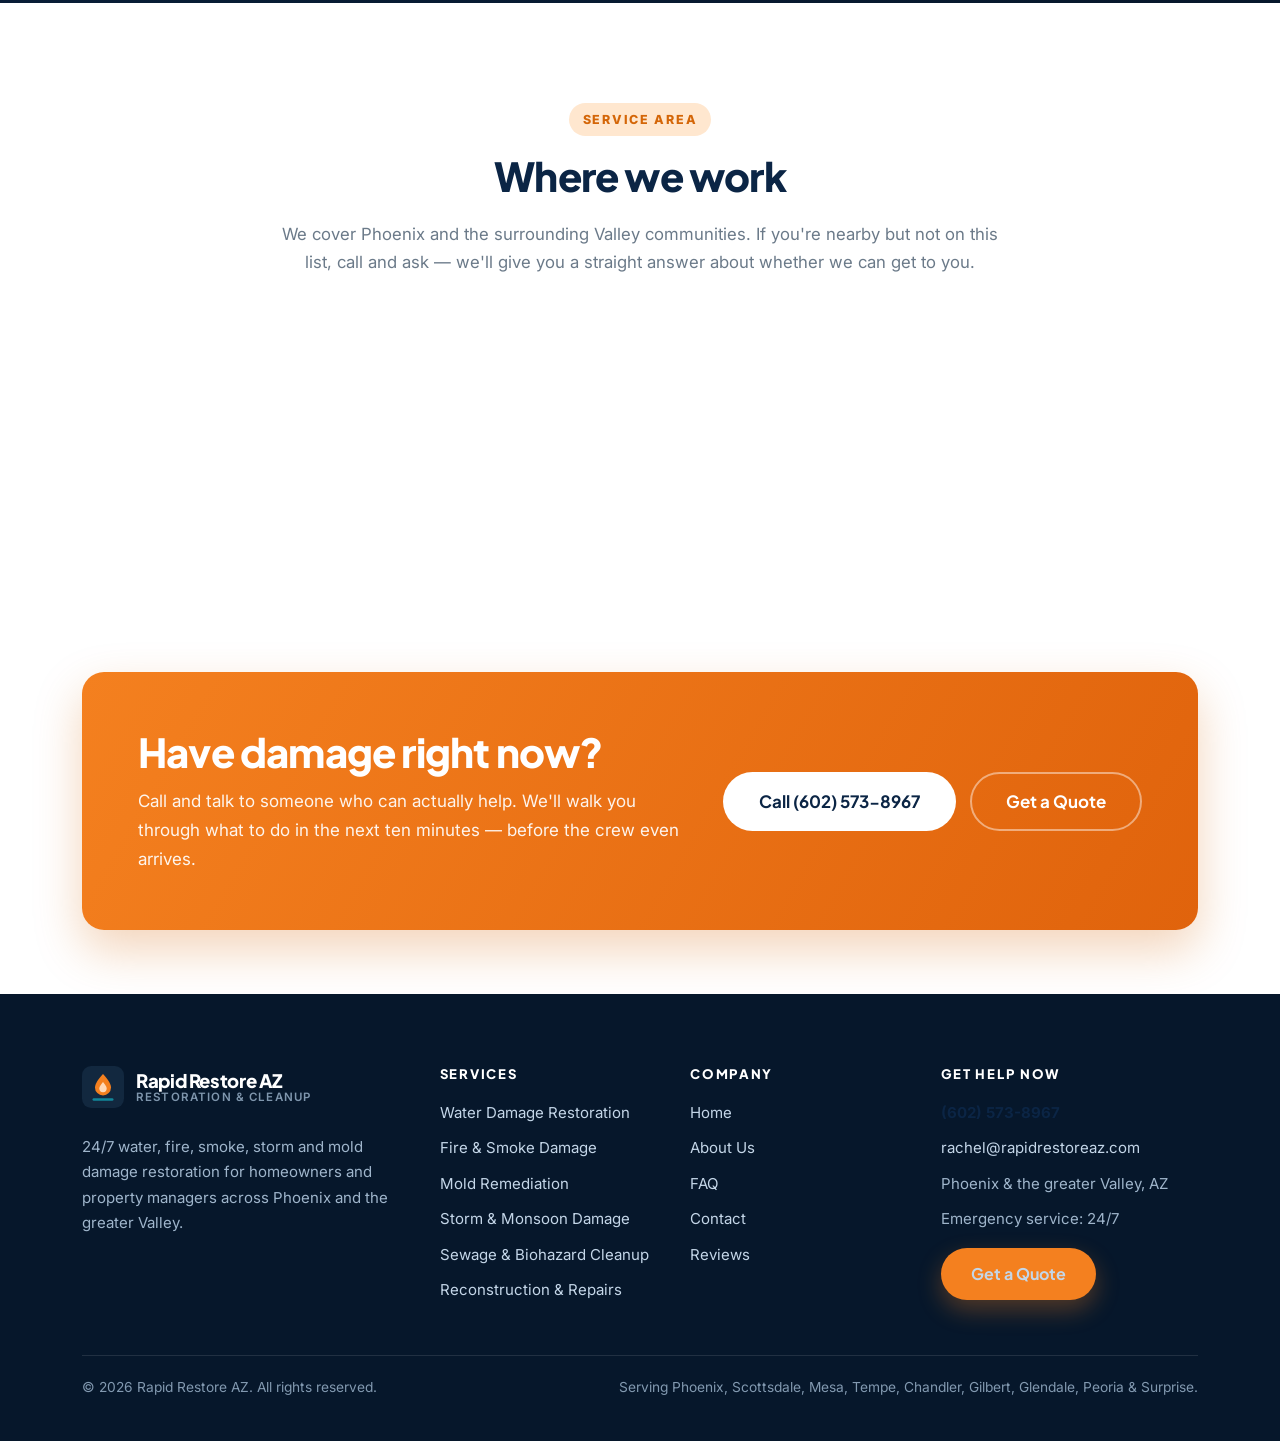
==== commit 6182cc75: "feat: add visitor analytics" ====
--- a/about.html
+++ b/about.html
@@ -296,5 +296,7 @@
 </div>
 
 <script src="assets/js/main.js" defer></script>
+<script defer src="https://static.cloudflareinsights.com/beacon.min.js" data-cf-beacon='{"token": "0a932598fc5b4cc9baf156d875620bd1"}'></script>
+<script defer data-lv-track src="https://vision.leadrai.com/api/forms/fa8778eb1b1f7df13ccd24c4d6aabcce/t.js"></script>
 </body>
 </html>
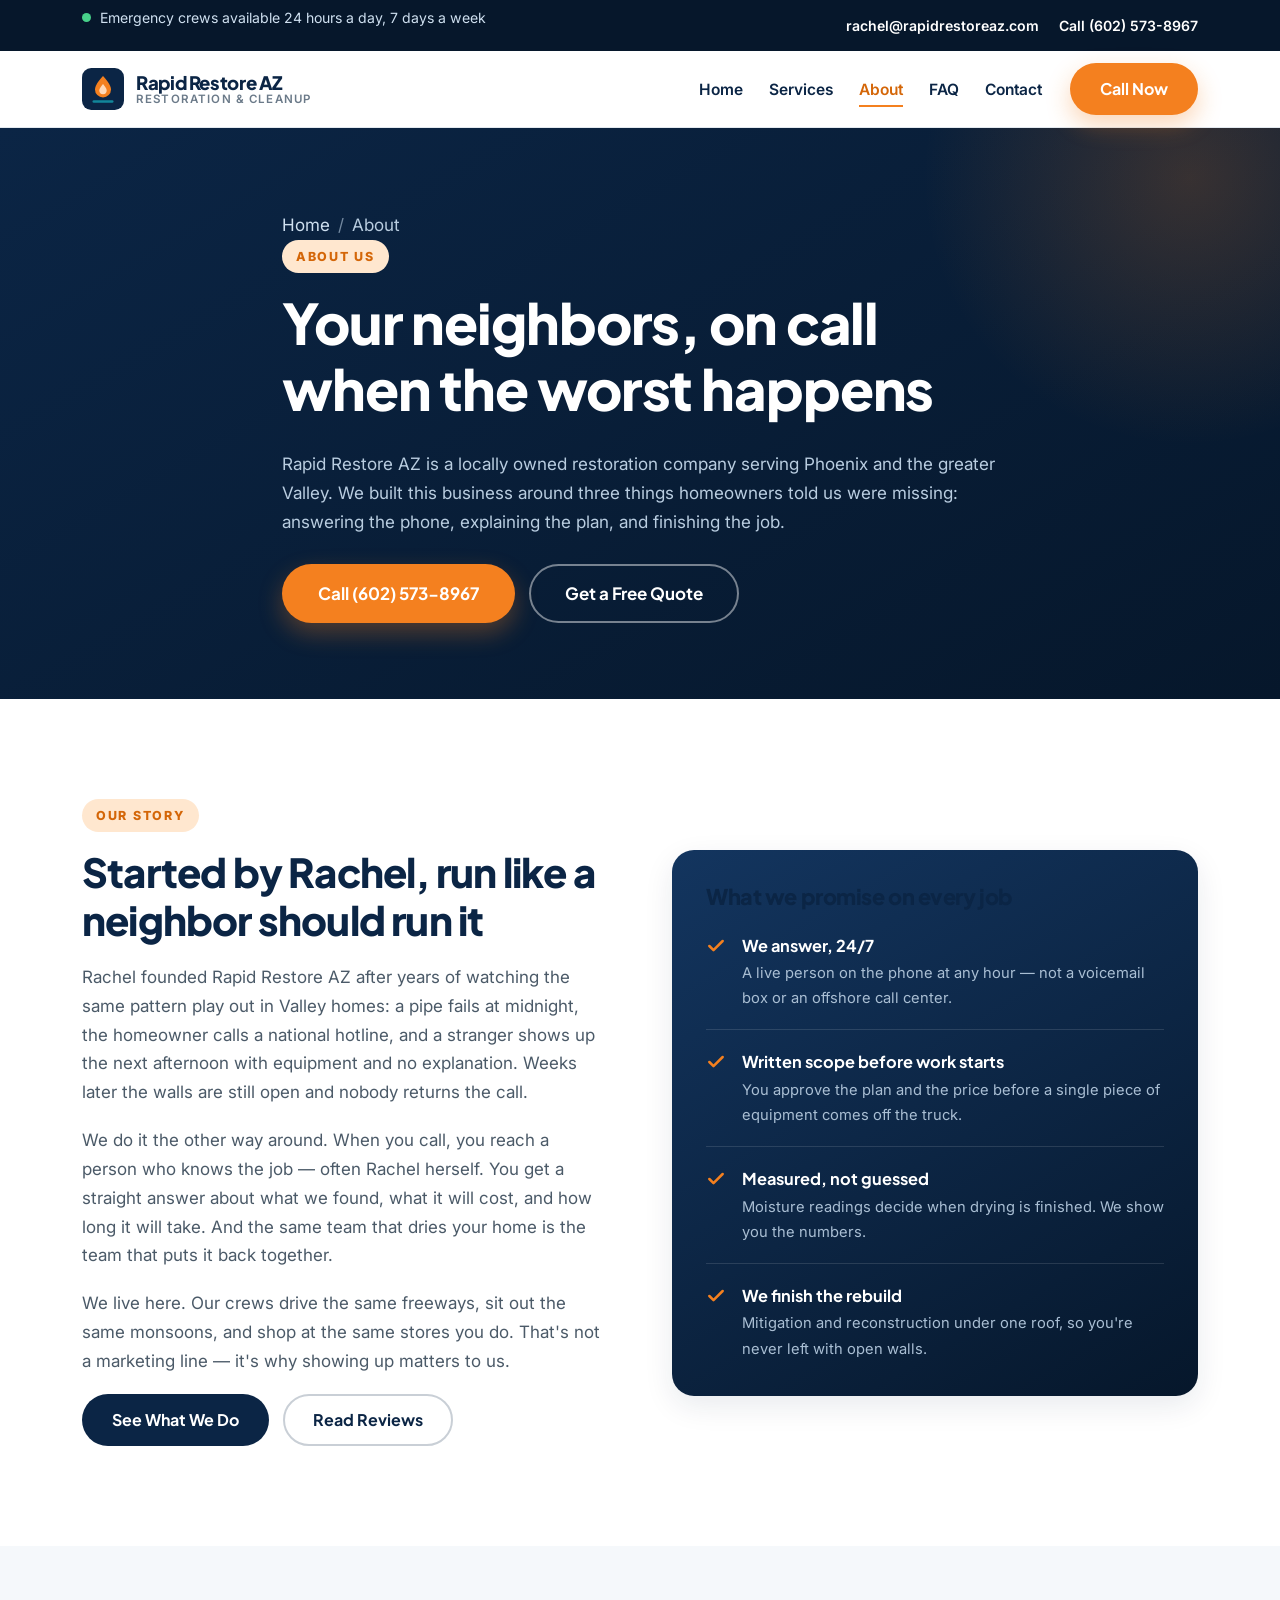
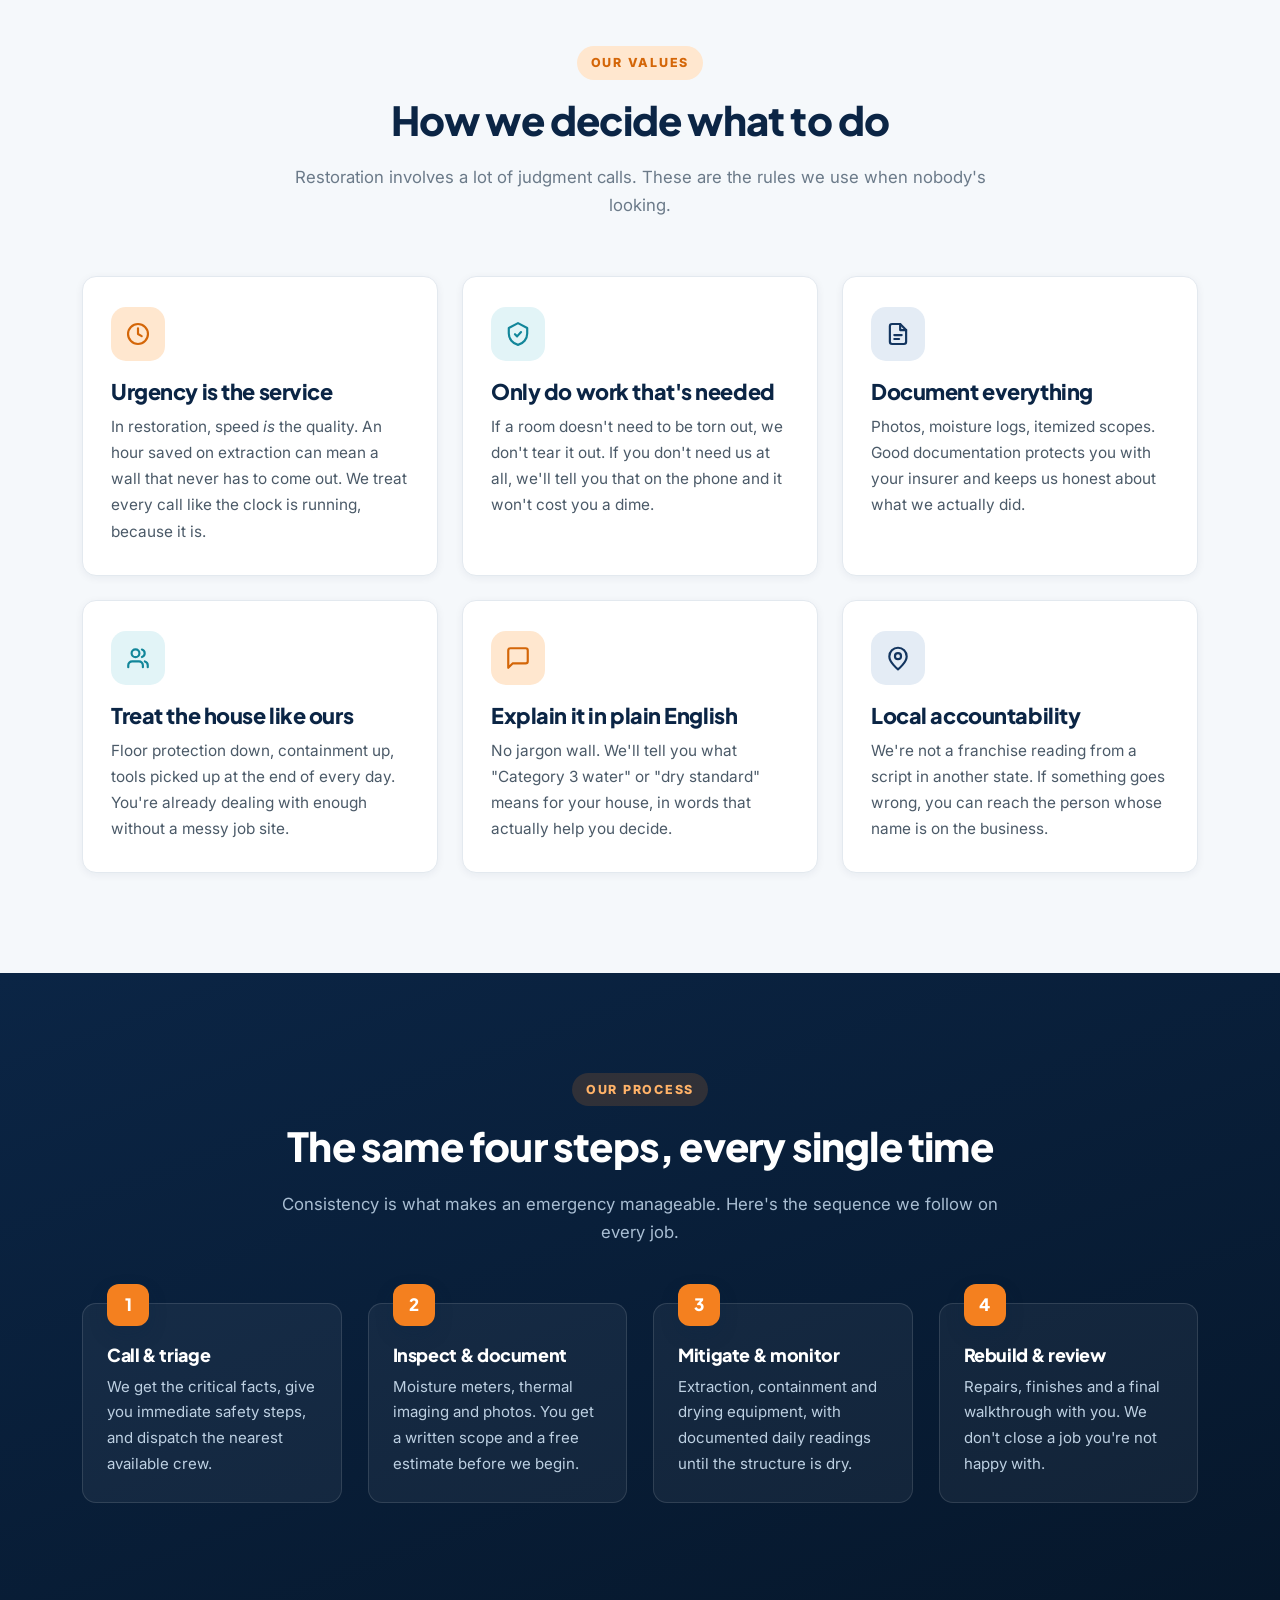
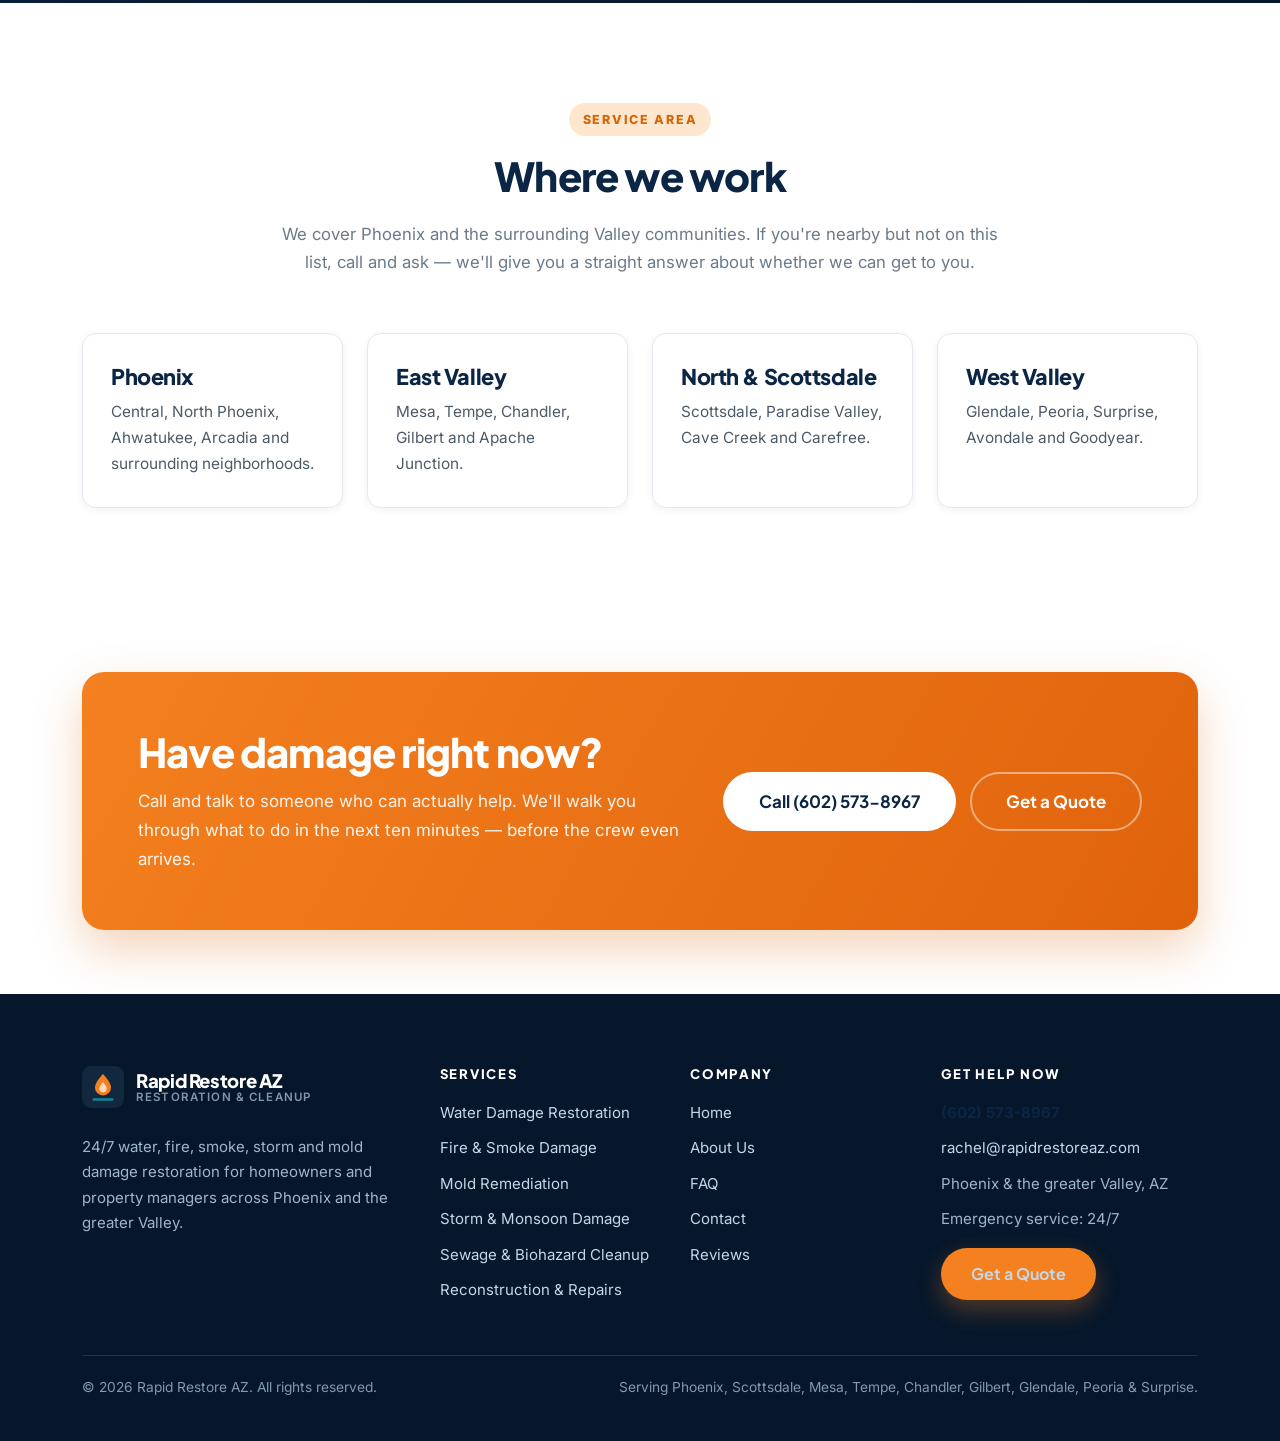
==== commit 7eaa155e: "feat: add LeadrVision voice widget" ====
--- a/about.html
+++ b/about.html
@@ -298,5 +298,6 @@
 <script src="assets/js/main.js" defer></script>
 <script defer src="https://static.cloudflareinsights.com/beacon.min.js" data-cf-beacon='{"token": "0a932598fc5b4cc9baf156d875620bd1"}'></script>
 <script defer data-lv-track src="https://vision.leadrai.com/api/forms/fa8778eb1b1f7df13ccd24c4d6aabcce/t.js"></script>
+<script src="https://vision.leadrai.com/widget/loader.js" data-lv-widget data-kind="voice" data-widget="d2ddc240-2479-44e2-a643-e9dc2860cb22" async></script>
 </body>
 </html>
